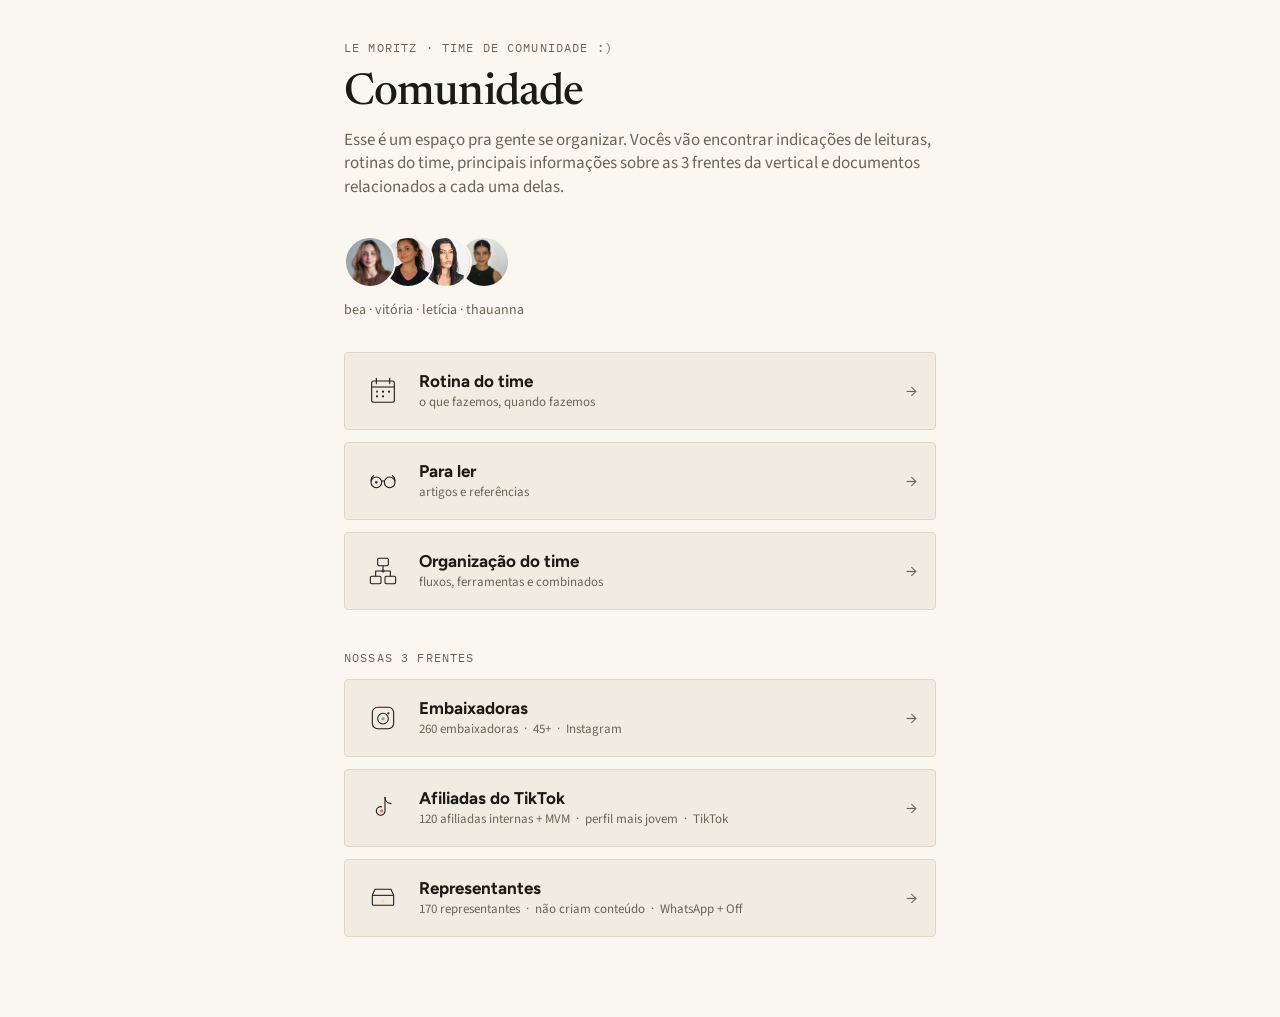
==== index.html @ 4e5a5e48 "Funil: conectores alinhados + passo a passo do kit de boas-vindas Co-Authored-By: Claude Opus 5.5 <n" ====
<!DOCTYPE html>
<html lang="pt-BR">
<head>
<meta charset="UTF-8">
<meta name="viewport" content="width=device-width, initial-scale=1.0">
<title>Comunidade Le Moritz · Time</title>
<link rel="preconnect" href="https://fonts.googleapis.com">
<link rel="preconnect" href="https://fonts.gstatic.com" crossorigin>
<link href="https://fonts.googleapis.com/css2?family=Newsreader:ital,wght@0,400;0,500;0,600;1,400&family=Source+Sans+3:wght@400;600;700&family=IBM+Plex+Mono:wght@400;500&family=Figtree:wght@600;700;800&display=swap" rel="stylesheet">
<link rel="stylesheet" href="styles.css">
</head>
<body>

<div class="wrap">

  <!-- HEADER -->
  <header class="top">
    <div class="label">LE MORITZ · TIME DE COMUNIDADE :)</div>
    <h1 class="title">Comunidade</h1>
    <p class="subtitle">Esse é um espaço pra gente se organizar. Vocês vão encontrar indicações de leituras, rotinas do time, principais informações sobre as 3 frentes da vertical e documentos relacionados a cada uma delas.</p>
  </header>

  <!-- TEAM AVATARS -->
  <section class="team" id="team-section">
    <div class="avatars" id="avatars"></div>
    <p class="team-caption" id="team-caption"></p>
  </section>

  <!-- MAIN NAV BUTTONS -->
  <section class="nav-buttons">
    <button class="nav-card" data-view="rotina">
      <span class="nav-icon">
        <svg viewBox="0 0 48 48" fill="none" xmlns="http://www.w3.org/2000/svg">
          <rect x="7" y="9" width="34" height="32" rx="3" stroke="#1C1A15" stroke-width="1.6"/>
          <line x1="7" y1="18" x2="41" y2="18" stroke="#1C1A15" stroke-width="1.6"/>
          <line x1="14" y1="5" x2="14" y2="13" stroke="#1C1A15" stroke-width="1.6" stroke-linecap="round"/>
          <line x1="34" y1="5" x2="34" y2="13" stroke="#1C1A15" stroke-width="1.6" stroke-linecap="round"/>
          <circle cx="15" cy="25" r="1.6" fill="var(--time-cor)"/>
          <circle cx="24" cy="25" r="1.6" fill="#1C1A15"/>
          <circle cx="33" cy="25" r="1.6" fill="#1C1A15"/>
          <circle cx="15" cy="32" r="1.6" fill="#1C1A15"/>
          <circle cx="24" cy="32" r="1.6" fill="#1C1A15"/>
        </svg>
      </span>
      <span class="nav-text">
        <span class="nav-title">Rotina do time</span>
        <span class="nav-sub">o que fazemos, quando fazemos</span>
      </span>
      <span class="nav-arrow">&rarr;</span>
    </button>

    <button class="nav-card" data-view="leitura">
      <span class="nav-icon">
        <svg viewBox="0 0 48 48" fill="none" xmlns="http://www.w3.org/2000/svg">
          <circle cx="14" cy="26" r="8" stroke="#1C1A15" stroke-width="1.6"/>
          <circle cx="34" cy="26" r="8" stroke="#1C1A15" stroke-width="1.6"/>
          <line x1="22" y1="24" x2="26" y2="24" stroke="#1C1A15" stroke-width="1.6"/>
          <path d="M6 24c0-4 2-7 4-8" stroke="#1C1A15" stroke-width="1.6" stroke-linecap="round"/>
          <path d="M42 24c0-4-2-7-4-8" stroke="#1C1A15" stroke-width="1.6" stroke-linecap="round"/>
          <circle cx="14" cy="26" r="2" fill="var(--time-cor)"/>
        </svg>
      </span>
      <span class="nav-text">
        <span class="nav-title">Para ler</span>
        <span class="nav-sub">artigos e referências</span>
      </span>
      <span class="nav-arrow">&rarr;</span>
    </button>

    <button class="nav-card" data-view="organizacao">
      <span class="nav-icon">
        <svg viewBox="0 0 48 48" fill="none" xmlns="http://www.w3.org/2000/svg">
          <rect x="16" y="5" width="16" height="11" rx="2" stroke="#1C1A15" stroke-width="1.6"/>
          <rect x="5" y="32" width="16" height="11" rx="2" stroke="#1C1A15" stroke-width="1.6"/>
          <rect x="27" y="32" width="16" height="11" rx="2" stroke="#1C1A15" stroke-width="1.6"/>
          <path d="M24 16v8M13 32v-8h22v8" stroke="#1C1A15" stroke-width="1.6" stroke-linejoin="round"/>
          <circle cx="24" cy="24" r="2.4" fill="var(--time-cor)"/>
        </svg>
      </span>
      <span class="nav-text">
        <span class="nav-title">Organização do time</span>
        <span class="nav-sub">fluxos, ferramentas e combinados</span>
      </span>
      <span class="nav-arrow">&rarr;</span>
    </button>
  </section>

  <!-- FRENTES -->
  <section class="frentes">
    <div class="label">NOSSAS 3 FRENTES</div>
    <div class="frentes-list" id="frentes-list"></div>
  </section>

</div>

<!-- LEITURA VIEW -->
<div class="view-overlay" id="view-leitura">
  <div class="wrap">
    <button class="back-btn" data-close>&larr; voltar</button>
    <div class="label">PARA LER</div>
    <h2 class="title view-title">Artigos</h2>
    <div class="article-list" id="article-list"></div>
  </div>
</div>

<!-- ROTINA VIEW -->
<div class="view-overlay" id="view-rotina">
  <div class="wrap">
    <button class="back-btn" data-close>&larr; voltar</button>
    <div class="label">ROTINA DO TIME</div>
    <h2 class="title view-title">Rotina</h2>
    <p class="rotina-intro">Esse é o ritmo <strong>fixo</strong> do time, a espinha dorsal da semana. Projetos em andamento pedem atenção à parte: encontre espaço pra eles na agenda sem atropelar o que já está fixado.</p>
    <div class="legend" id="rotina-legend"></div>

    <div class="foco-mes" id="foco-mes"></div>

    <div class="rotina-section-title">Ver rotina de:</div>
    <div class="filtro-chips" id="rotina-filtro"></div>

    <div class="rotina-section-title">Cadência semanal (calls)</div>
    <div class="week-daily" id="week-daily"></div>
    <div class="week-grid" id="week-grid"></div>

    <div class="rotina-section-title">Tarefas por frequência</div>
    <div class="tarefas-grid" id="tarefas-list"></div>
  </div>
</div>

<!-- FRENTE DETAIL VIEW -->
<div class="view-overlay" id="view-frente">
  <div class="wrap">
    <button class="back-btn" data-close>&larr; voltar</button>
    <div class="label" id="frente-detail-meta"></div>
    <h2 class="title view-title" id="frente-detail-nome"></h2>
    <p class="frente-detail-desc" id="frente-detail-desc"></p>
    <div id="frente-detail-link"></div>
    <div id="frente-detail-docs"></div>
    <div id="frente-detail-whatsapp"></div>
    <div id="frente-detail-faturamento"></div>
    <div id="frente-detail-rotina-programa"></div>
  </div>
</div>

<!-- ORGANIZAÇÃO VIEW -->
<div class="view-overlay" id="view-organizacao">
  <div class="wrap">
    <button class="back-btn" data-close>&larr; voltar</button>
    <div class="label">ORGANIZAÇÃO DO TIME</div>
    <h2 class="title view-title">Organização</h2>
    <p class="rotina-intro">Como o time trabalha junto: os fluxos que seguimos, as ferramentas que usamos e os combinados que valem pra todo mundo.</p>

    <div class="rotina-section-title">Fluxos</div>
    <div class="org-list">
      <button class="nav-card" data-view="funil-inbazz">
        <span class="nav-icon">
          <svg viewBox="0 0 48 48" fill="none" xmlns="http://www.w3.org/2000/svg">
            <path d="M7 9h34l-12 15v12l-10 5V24z" stroke="#1C1A15" stroke-width="1.6" stroke-linejoin="round"/>
            <circle cx="24" cy="16" r="2.4" fill="var(--embaixadoras-cor)"/>
          </svg>
        </span>
        <span class="nav-text">
          <span class="nav-title">Funil de aceite na Inbazz</span>
          <span class="nav-sub">do cadastro até embaixadora ou representante</span>
        </span>
        <span class="nav-arrow">&rarr;</span>
      </button>
    </div>

    <div class="rotina-section-title">Ferramentas</div>
    <div class="empty-state">Em breve: as ferramentas que o time usa e pra que serve cada uma.</div>

    <div class="rotina-section-title">Combinados</div>
    <div class="empty-state">Em breve: os combinados do time.</div>
  </div>
</div>

<!-- FUNIL DE ACEITE VIEW -->
<div class="view-overlay" id="view-funil-inbazz">
  <div class="wrap wrap-wide">
    <button class="back-btn" data-back>&larr; organização</button>
    <div class="label">ORGANIZAÇÃO · FLUXOS</div>
    <h2 class="title view-title">Funil de aceite na Inbazz</h2>
    <p class="rotina-intro funil-intro">Do momento em que alguém se inscreve na Inbazz até virar embaixadora, representante ou ter o cadastro excluído. São duas portas de entrada, e as duas caem na mesma fila da Thau. A cor de cada etapa mostra de quem é a vez.</p>

    <div class="funil-legend">
      <span class="who leti">Letícia · indicações</span>
      <span class="who thau">Thau · embaixadoras</span>
      <span class="who vito">Vitória · representantes</span>
      <span class="who auto">Automático</span>
      <span class="chat-tag">
        <svg width="13" height="13" viewBox="0 0 24 24" aria-hidden="true"><path d="M4 5h16v11H9l-5 4z" fill="none" stroke="currentColor" stroke-width="2" stroke-linejoin="round"/></svg>
        acontece no chat de aceitação
      </span>
    </div>

    <div class="flow">
      <div class="merge">
        <div class="col">
          <span class="entry">Entrada 1 · Direta</span>
          <div class="fnode start">
            <h3>Pessoa se inscreve por conta própria</h3>
            <p>Chegou com interesse no programa, sem passar pela Letícia. Vai direto pra fila de aprovações pendentes.</p>
          </div>
          <div class="rail"></div>
        </div>
        <div class="col">
          <span class="entry">Entrada 2 · Afiliada indicada</span>
          <div class="fnode start">
            <h3>Afiliada se inscreve por indicação da Letícia</h3>
            <p>A Letícia direcionou a afiliada pra Inbazz.</p>
          </div>
          <div class="fnode leti">
            <span class="who leti">Letícia</span>
            <h3>Avisa no chat de aceitação</h3>
            <ul>
              <li>Quem ela mandou pra lá e já se inscreveu</li>
              <li>O máximo de informações sobre a pessoa</li>
              <li>Qual perfil ela acha que funciona</li>
            </ul>
            <div class="chips">
              <span class="chip thau">Embaixadora</span>
              <span class="chip vito">Representante</span>
            </div>
          </div>
          <div class="rail"></div>
        </div>
      </div>

      <div class="fnode thau">
        <span class="who thau">Thau</span>
        <h3>1ª análise: quem vira embaixadora</h3>
        <p>Analisa todas as aprovações pendentes, das duas entradas, e seleciona quem quer aceitar como embaixadora.</p>
      </div>

      <div class="split">
        <div class="col">
          <span class="branch thau">✓ Aceita como embaixadora</span>
          <div class="fnode thau">
            <span class="who thau">Thau</span>
            <h3>Boas-vindas no WhatsApp</h3>
            <p>Manda a mensagem com o modelo pré-definido.</p>
          </div>
          <div class="decision thau">
            <span class="q-label">Pergunta</span>
            <strong>Veio como afiliada indicada pela Letícia?</strong>
          </div>
          <div class="split narrow">
            <div class="col">
              <span class="branch thau">Não · direta</span>
              <div class="fnode thau">
                <h3>Kit de boas-vindas</h3>
                <p>Thau organiza o envio.</p>
                <button class="kit-btn" data-kit>Como montar o kit &rarr;</button>
              </div>
            </div>
            <div class="col">
              <span class="branch thau">Sim · afiliada</span>
              <div class="fnode thau">
                <h3>Checklist da afiliada</h3>
                <ul class="tasks">
                  <li><span><b>Vincular o cupom que já existe</b> <span class="small">(planilha antiga das embaixadoras, na parte das afiliadas indicadas)</span></span></li>
                  <li><span>Dar <b>check</b> na mensagem da Letícia no chat de aceitação</span></li>
                  <li><span>Analisar critérios: <b>kit de boas-vindas</b> ou <b>seeding via Inbazz</b></span></li>
                </ul>
                <button class="kit-btn" data-kit>Como montar o kit &rarr;</button>
              </div>
            </div>
          </div>
          <span class="end thau">Embaixadora</span>
        </div>

        <div class="col">
          <span class="branch stop">Não aceita pela Thau</span>
          <div class="gate" role="note">
            <svg width="22" height="22" viewBox="0 0 24 24" fill="none" aria-hidden="true"><rect x="4" y="10" width="16" height="11" rx="2.5" stroke="currentColor" stroke-width="2"/><path d="M8 10V7a4 4 0 0 1 8 0v3" stroke="currentColor" stroke-width="2"/></svg>
            <p><b>Trava:</b> quando a Thau não quiser mais nenhuma embaixadora da fila, ela <b>avisa a Vitória no chat de aceitação</b> que está liberado.</p>
          </div>
          <div class="fnode vito">
            <span class="who vito">Vitória</span>
            <h3>2ª análise: representante ou exclusão</h3>
            <p>Analisa quem a Thau não aceitou como embaixadora.</p>
          </div>
          <div class="split narrow">
            <div class="col">
              <span class="branch vito">✓ Aceita</span>
              <div class="fnode cond vito">
                <span class="cond-label">Só se for afiliada indicada</span>
                <ul class="tasks">
                  <li><span><b>Vincular o cupom que já existe</b> <span class="small">(planilha antiga das embaixadoras)</span></span></li>
                  <li><span>Dar <b>check</b> na mensagem da Letícia</span></li>
                </ul>
              </div>
              <div class="fnode auto">
                <span class="who auto">Automático</span>
                <h3>Fluxo de onboarding</h3>
                <p>Tudo automatizado a partir daqui.</p>
              </div>
              <span class="end vito">Representante</span>
            </div>
            <div class="col">
              <span class="branch stop">✕ Não aceita</span>
              <div class="fnode stop">
                <h3>Exclui o cadastro</h3>
                <p>Vitória remove da Inbazz.</p>
              </div>
              <span class="end stop">Fim</span>
            </div>
          </div>
        </div>
      </div>
    </div>

    <div class="rotina-section-title">Quem faz o quê</div>
    <div class="funil-rules">
      <div class="info-card">
        <span class="who leti">Letícia</span>
        <ul>
          <li>Avisa no chat de aceitação quem mandou pra Inbazz e já se inscreveu</li>
          <li>Manda o máximo de informação + a indicação: embaixadora ou representante</li>
        </ul>
      </div>
      <div class="info-card">
        <span class="who thau">Thau</span>
        <ul>
          <li>Analisa as pendentes das duas entradas</li>
          <li>Embaixadora aceita: mensagem modelo no WhatsApp + kit ou seeding</li>
          <li>Se for afiliada: vincula o cupom e dá check na mensagem da Letícia</li>
          <li>Terminou? Avisa a Vitória no chat que está liberado</li>
        </ul>
      </div>
      <div class="info-card">
        <span class="who vito">Vitória</span>
        <ul>
          <li>Só começa depois do aviso da Thau</li>
          <li>Aceita como representante (onboarding automático) ou exclui o cadastro</li>
          <li>Se for afiliada: vincula o cupom e dá check na mensagem da Letícia</li>
        </ul>
      </div>
    </div>
  </div>
</div>

<!-- PASSO A PASSO DO KIT -->
<div class="kit-modal" id="kit-modal" hidden>
  <div class="kit-backdrop" data-kit-close></div>
  <div class="kit-panel" role="dialog" aria-modal="true" aria-labelledby="kit-title">
    <button class="kit-close" data-kit-close aria-label="Fechar">&times;</button>
    <div class="label">PASSO A PASSO · THAU</div>
    <h3 class="kit-title" id="kit-title">Montar o kit de boas-vindas</h3>
    <ol class="kit-steps">
      <li><div><b>Emitir etiqueta e declaração de conteúdo</b></div></li>
      <li><div><b>Montar a caixa</b> e passar fita 3M nas bordas</div></li>
      <li><div><b>Colar o espelho</b> e limpar</div></li>
      <li><div><b>Papel seda</b> dobradinho dentro da caixa</div></li>
      <li><div><b>Cheirinho</b> na caixa</div></li>
      <li><div><b>Produtos</b>
        <div class="kit-produtos">
          <span>Creme antirrugas</span><span>Lifting</span><span>Rímel</span><span>Sérum olhos</span>
          <span>Marrom café</span><span>Rosa mauve</span><span>Rosê</span><span>Pincel</span><span>Necessaire</span>
        </div></div></li>
      <li><div><b>Fechar</b> com o papel seda + adesivo</div></li>
      <li><div><b>Cartão nominal</b> com mensagem + o cupom dela</div></li>
      <li><div><b>Embalar</b> no envelope plástico com bolha + etiqueta + declaração</div></li>
    </ol>
  </div>
</div>

<script src="app.js"></script>
</body>
</html>
---- styles.css ----
:root {
  --ink: #1C1A15;
  --muted: #6B6455;
  --paper: #F1ECE1;
  --bg: #FAF7F0;
  --rule: #DED7C7;
  /* cores por frente (paleta nova) */
  --representantes-cor: #F9DF94;
  --embaixadoras-cor: #84ABAA;
  --afiliadas-cor: #E77A77;
  --time-cor: #512B52;
  --white: #FFFFFF;
  --serif: 'Newsreader', serif;
  --body-font: 'Source Sans 3', system-ui, sans-serif;
  --label-font: 'IBM Plex Mono', monospace;
  --accent-font: 'Figtree', sans-serif;
}

* { margin: 0; padding: 0; box-sizing: border-box; }

body {
  background: var(--bg);
  color: var(--ink);
  font-family: var(--body-font);
  -webkit-font-smoothing: antialiased;
}

.wrap {
  max-width: 640px;
  margin: 0 auto;
  padding: 40px 24px 80px;
}

.label {
  font-family: var(--label-font);
  font-size: 11.5px;
  letter-spacing: .1em;
  text-transform: uppercase;
  color: var(--muted);
}

/* HEADER */
.top { padding-bottom: 8px; }
.title {
  font-family: var(--serif);
  font-weight: 500;
  font-size: clamp(32px, 8vw, 44px);
  line-height: 1.08;
  letter-spacing: -.02em;
  color: var(--ink);
  margin: 16px 0 0;
}
.subtitle {
  font-size: 17px;
  line-height: 1.4;
  color: var(--muted);
  margin: 10px 0 0;
}

/* TEAM AVATARS */
.team { padding: 28px 0 4px; }
.avatars {
  display: flex;
  align-items: center;
}
.avatar {
  width: 52px;
  height: 52px;
  border-radius: 50%;
  border: 2.5px solid var(--bg);
  display: flex;
  align-items: center;
  justify-content: center;
  font-family: var(--serif);
  font-weight: 500;
  font-size: 16px;
  color: var(--white);
  margin-left: -14px;
  flex-shrink: 0;
  overflow: hidden;
}
.avatar:first-child { margin-left: 0; }
.avatar img {
  width: 100%;
  height: 100%;
  object-fit: cover;
}
.avatar.more {
  background: var(--paper);
  color: var(--muted);
  font-family: var(--label-font);
  font-size: 12px;
  border-color: var(--bg);
}
.team-caption {
  margin-top: 12px;
  font-size: 14px;
  color: var(--muted);
}

/* NAV BUTTONS */
.nav-buttons {
  display: flex;
  flex-direction: column;
  gap: 12px;
  margin-top: 28px;
}
.nav-card {
  display: flex;
  align-items: center;
  gap: 16px;
  width: 100%;
  background: var(--paper);
  border: 1px solid var(--rule);
  border-radius: 4px;
  padding: 18px 18px;
  cursor: pointer;
  text-align: left;
  transition: background .15s ease, transform .1s ease;
  font-family: inherit;
}
.nav-card:hover { background: #ECE4D2; }
.nav-card:active { transform: scale(0.99); }
.nav-icon {
  flex-shrink: 0;
  width: 40px;
  height: 40px;
  display: flex;
  align-items: center;
  justify-content: center;
}
.nav-icon svg { width: 32px; height: 32px; }
.nav-text { flex: 1; display: flex; flex-direction: column; gap: 2px; }
.nav-title {
  font-family: var(--accent-font);
  font-weight: 700;
  font-size: 17px;
  color: var(--ink);
}
.nav-sub {
  font-size: 13px;
  color: var(--muted);
}
.nav-arrow {
  font-size: 18px;
  color: var(--muted);
}

/* FRENTES */
.frentes { margin-top: 40px; }
.frentes-list {
  margin-top: 14px;
  display: flex;
  flex-direction: column;
  gap: 12px;
}
.frente-detail-desc {
  font-size: 16.5px;
  line-height: 1.55;
  color: var(--ink);
  margin-top: 16px;
}
.pagina-principal-btn { margin-top: 16px; }

.docs-box {
  margin-top: 18px;
  padding-top: 16px;
  border-top: 1px solid var(--rule);
}
.docs-label {
  font-family: var(--label-font);
  font-size: 11px;
  letter-spacing: .08em;
  text-transform: uppercase;
  color: var(--muted);
  margin-bottom: 10px;
}
.docs-btns {
  display: flex;
  flex-wrap: wrap;
  gap: 10px;
}
.whatsapp-section { margin-top: 14px; }
.docs-btn {
  display: inline-flex;
  align-items: center;
  gap: 8px;
  border: 1px solid var(--rule);
  border-radius: 6px;
  padding: 8px 14px;
  background: var(--paper);
  color: var(--time-cor);
  text-decoration: none;
  font-family: var(--label-font);
  font-size: 12px;
  letter-spacing: .02em;
  text-transform: uppercase;
  transition: border-color .15s ease, background .15s ease;
}
.docs-btn:hover { border-color: var(--time-cor); background: var(--time-cor); color: var(--bg); }
.docs-btn.disabled {
  color: var(--muted);
  border-style: dashed;
  cursor: default;
  pointer-events: none;
}

/* CARDS DE INFO (faturamento, rotina do programa) */
.info-card {
  margin-top: 24px;
  border: 1px solid var(--rule);
  border-radius: 6px;
  padding: 18px 20px;
  background: var(--paper);
}
.info-card-title {
  font-family: var(--accent-font);
  font-weight: 800;
  font-size: 15px;
  color: var(--ink);
  margin-bottom: 14px;
}
.info-card-intro {
  font-size: 14px;
  line-height: 1.5;
  color: var(--ink);
  margin-bottom: 16px;
}
.info-item {
  border-left: 2px solid var(--rule);
  padding-left: 14px;
  margin-bottom: 14px;
}
.info-item:last-child { margin-bottom: 0; }
.info-item-titulo {
  font-weight: 700;
  font-size: 14.5px;
  color: var(--ink);
  margin-bottom: 3px;
}
.info-item-texto {
  font-size: 14px;
  line-height: 1.5;
  color: var(--muted);
}
.info-item-btn { margin-top: 10px; }

/* VIEW OVERLAYS */
.view-overlay {
  display: none;
  position: fixed;
  inset: 0;
  background: var(--bg);
  overflow-y: auto;
  z-index: 100;
}
.view-overlay.active { display: block; }
.view-title { margin-top: 6px; }
.back-btn {
  background: none;
  border: none;
  font-family: var(--label-font);
  font-size: 12.5px;
  letter-spacing: .06em;
  color: var(--muted);
  cursor: pointer;
  padding: 0 0 20px;
  text-transform: uppercase;
}
.back-btn:hover { color: var(--ink); }
.empty-state {
  margin-top: 20px;
  font-size: 15.5px;
  color: var(--muted);
  line-height: 1.5;
  border: 1px dashed var(--rule);
  border-radius: 4px;
  padding: 24px;
}

/* ARTICLE LIST */
.article-list { margin-top: 22px; display: flex; flex-direction: column; gap: 0; }
.article-card {
  display: flex;
  align-items: flex-start;
  gap: 16px;
  padding: 22px 2px;
  border-top: 1px solid var(--rule);
  text-decoration: none;
  color: inherit;
}
.article-list .article-card:last-child { border-bottom: 1px solid var(--rule); }
.article-thumb {
  flex-shrink: 0;
  width: 56px;
  height: 56px;
  border-radius: 6px;
  overflow: hidden;
  border: 1px solid var(--rule);
}
.article-thumb svg, .article-thumb img {
  width: 100%;
  height: 100%;
  object-fit: cover;
  display: block;
}
.article-content { flex: 1; min-width: 0; }
.article-date {
  font-family: var(--label-font);
  font-size: 11px;
  letter-spacing: .06em;
  text-transform: uppercase;
  color: var(--muted);
}
.article-title {
  font-family: var(--accent-font);
  font-weight: 700;
  font-size: 19px;
  line-height: 1.3;
  color: var(--ink);
  margin-top: 8px;
}
.article-sub {
  font-size: 15px;
  line-height: 1.45;
  color: var(--muted);
  margin-top: 6px;
}
.article-card:hover .article-title { color: var(--time-cor); }
.article-placeholder {
  padding: 22px 2px;
  border-top: 1px solid var(--rule);
  color: var(--muted);
  font-size: 14px;
}
.article-list .article-placeholder:last-child { border-bottom: 1px solid var(--rule); }

/* ROTINA */
.rotina-section-title {
  font-family: var(--label-font);
  font-size: 11.5px;
  letter-spacing: .1em;
  text-transform: uppercase;
  color: var(--muted);
  margin: 40px 0 14px;
}
.rotina-intro {
  font-size: 15.5px;
  line-height: 1.5;
  color: var(--ink);
  margin-top: 14px;
}
.rotina-intro strong { font-weight: 700; }
.legend {
  display: flex;
  flex-wrap: wrap;
  gap: 8px 18px;
  margin-top: 22px;
}
.legend-item {
  display: flex;
  align-items: center;
  gap: 7px;
  font-size: 13.5px;
  color: var(--muted);
}
.legend-dot {
  width: 9px;
  height: 9px;
  border-radius: 50%;
  flex-shrink: 0;
}

/* FOCO DO MÊS */
.foco-mes {
  margin-top: 28px;
  border: 1px solid var(--rule);
  border-radius: 6px;
  padding: 18px 20px;
  background: linear-gradient(180deg, var(--paper), var(--bg));
}
.foco-mes-title {
  font-family: var(--accent-font);
  font-weight: 800;
  font-size: 15px;
  letter-spacing: .01em;
  color: var(--ink);
  margin-bottom: 12px;
}
.foco-mes-list {
  display: flex;
  flex-direction: column;
  gap: 12px;
}
.foco-item {
  border-left: 2px solid var(--rule);
  padding-left: 14px;
}
.foco-item-label {
  display: flex;
  align-items: center;
  gap: 7px;
  font-family: var(--label-font);
  font-size: 11px;
  letter-spacing: .06em;
  text-transform: uppercase;
  color: var(--ink);
  margin-bottom: 3px;
}
.foco-item-texto {
  font-size: 14px;
  line-height: 1.45;
  color: var(--muted);
}

/* CALENDÁRIO DA SEMANA */
.week-daily {
  display: flex;
  align-items: center;
  flex-wrap: wrap;
  gap: 4px 10px;
  background: var(--paper);
  border: 1px solid var(--rule);
  border-left: 3px solid var(--time-cor);
  border-radius: 4px;
  padding: 10px 14px;
  font-size: 14px;
  color: var(--ink);
  margin-bottom: 14px;
}
.week-daily.dimmed { opacity: .32; }
.week-daily-tag {
  font-family: var(--label-font);
  font-size: 11px;
  letter-spacing: .06em;
  color: var(--muted);
}
.week-daily-pessoas { margin-left: auto; margin-top: 0; }
.week-grid {
  display: grid;
  grid-template-columns: 1fr;
  gap: 14px;
}
@media (min-width: 640px) {
  .week-grid { grid-template-columns: repeat(5, 1fr); align-items: start; }
}
.week-day-label {
  font-family: var(--label-font);
  font-size: 10.5px;
  letter-spacing: .08em;
  text-transform: uppercase;
  color: var(--muted);
  margin-bottom: 6px;
}
.week-events {
  display: flex;
  flex-direction: column;
  gap: 6px;
}
.week-event {
  border-left: 3px solid var(--rule);
  background: var(--paper);
  border-radius: 3px;
  padding: 8px 10px;
}
.week-event.empty {
  display: flex;
  align-items: center;
  justify-content: center;
  min-height: 48px;
  color: var(--muted);
  background: none;
  border: 1px dashed var(--rule);
  border-left: 1px dashed var(--rule);
}
.week-event-hora {
  font-family: var(--label-font);
  font-size: 9.5px;
  letter-spacing: .04em;
  color: var(--muted);
  margin-bottom: 2px;
}
.week-event-nome {
  font-size: 13px;
  font-weight: 600;
  color: var(--ink);
  line-height: 1.25;
}
.week-event-desc {
  font-size: 11px;
  color: var(--muted);
  margin-top: 2px;
  line-height: 1.3;
}
.week-event-pessoas {
  display: flex;
  flex-wrap: wrap;
  gap: 3px;
  margin-top: 6px;
}
.week-event.dimmed {
  opacity: .32;
}

/* PILLS DE PESSOA (calendário + tarefas) */
.pessoa-pill {
  font-family: var(--label-font);
  font-size: 9px;
  letter-spacing: .02em;
  color: var(--muted);
  border: 1px solid var(--rule);
  border-radius: 20px;
  padding: 1px 7px;
  white-space: nowrap;
}
.pessoa-pill.match {
  color: var(--bg);
  background: var(--ink);
  border-color: var(--ink);
  font-weight: 600;
}

/* FILTRO POR PESSOA */
.filtro-chips {
  display: flex;
  flex-wrap: wrap;
  gap: 8px;
}
.filtro-chip {
  font-family: var(--body-font);
  font-size: 13px;
  color: var(--ink);
  background: var(--bg);
  border: 1px solid var(--rule);
  border-radius: 20px;
  padding: 7px 14px;
  cursor: pointer;
  transition: background .15s ease, color .15s ease, border-color .15s ease;
}
.filtro-chip:hover { border-color: var(--ink); }
.filtro-chip.active {
  background: var(--ink);
  border-color: var(--ink);
  color: var(--bg);
}

/* TAREFAS POR FREQUÊNCIA */
.tarefas-grid {
  display: grid;
  grid-template-columns: 1fr;
  gap: 14px;
}
@media (min-width: 640px) {
  .tarefas-grid { grid-template-columns: 1fr 1fr; }
}
.freq-card {
  background: var(--paper);
  border: 1px solid var(--rule);
  border-radius: 6px;
  padding: 16px 18px 6px;
  align-self: start;
}
.freq-header {
  display: flex;
  align-items: baseline;
  justify-content: space-between;
  margin-bottom: 6px;
}
.freq-title {
  font-family: var(--accent-font);
  font-weight: 800;
  font-size: 15px;
  color: var(--ink);
}
.freq-count {
  font-family: var(--label-font);
  font-size: 11px;
  color: var(--muted);
}
.tarefa-row {
  display: flex;
  align-items: baseline;
  flex-wrap: wrap;
  gap: 3px 10px;
  padding: 9px 0;
  border-top: 1px solid var(--rule);
}
.tarefa-dot {
  width: 7px;
  height: 7px;
  border-radius: 50%;
  flex-shrink: 0;
  margin-right: 2px;
  align-self: center;
}
.tarefa-nome {
  font-size: 14px;
  color: var(--ink);
  flex: 1;
  min-width: 55%;
  line-height: 1.3;
}
.tarefa-hora {
  font-family: var(--label-font);
  font-size: 10.5px;
  color: var(--muted);
  margin-left: 7px;
}
.tarefa-desc {
  font-size: 12.5px;
  color: var(--muted);
  margin-left: 6px;
}
.tarefa-pessoas {
  display: flex;
  flex-wrap: wrap;
  gap: 3px;
  margin-left: auto;
  justify-content: flex-end;
}

/* ===== ORGANIZAÇÃO DO TIME ===== */
.org-list { display: flex; flex-direction: column; gap: 12px; }
.view-overlay .empty-state { margin-top: 0; }

/* ===== FUNIL DE ACEITE NA INBAZZ ===== */
/* cor de cada pessoa = cor da frente que ela cuida */
.wrap.wrap-wide { max-width: 1000px; }
.funil-intro { max-width: none; }
.leti { --c: #B4524F; --c-bg: #F8E1DF; --c-line: var(--afiliadas-cor); }
.thau { --c: #46706F; --c-bg: #DDE9E8; --c-line: var(--embaixadoras-cor); }
.vito { --c: #8A6812; --c-bg: #FBF0CC; --c-line: #D9B65A; }
.auto { --c: var(--time-cor); --c-bg: #E9E0E9; --c-line: var(--time-cor); }
.stop { --c: var(--muted); --c-bg: var(--paper); --c-line: var(--rule); }

.funil-legend { display: flex; flex-wrap: wrap; gap: 8px; margin: 22px 0 36px; }
.who {
  display: inline-flex; align-items: center; gap: 7px; justify-self: start; align-self: flex-start;
  font-family: var(--label-font); font-size: 11px; letter-spacing: .05em; text-transform: uppercase;
  padding: 4px 10px 4px 8px; border-radius: 20px; background: var(--c-bg); color: var(--c); white-space: nowrap;
}
.who::before { content: ""; width: 8px; height: 8px; border-radius: 50%; background: var(--c-line); }
.fnode .who { background: var(--white); }
.chat-tag {
  display: inline-flex; align-items: center; gap: 6px; font-family: var(--label-font); font-size: 11px;
  letter-spacing: .05em; text-transform: uppercase; color: var(--muted);
  padding: 4px 10px; border-radius: 20px; border: 1px solid var(--rule);
}

.flow { display: flex; flex-direction: column; align-items: center; gap: 30px; }
.flow > *, .flow .col > * { position: relative; }
.flow > * + *::before, .flow .col > * + *::before {
  content: ""; position: absolute; left: 50%; top: -30px; width: 2px; height: 30px; background: var(--rule); transform: translateX(-1px);
}
.flow > * + *::after, .flow .col > * + *::after {
  content: ""; position: absolute; left: 50%; top: -14px; width: 9px; height: 9px;
  border-right: 2px solid var(--rule); border-bottom: 2px solid var(--rule); transform: translateX(-5px) rotate(45deg);
}

.fnode {
  width: 100%; max-width: 540px; background: var(--c-bg); border-radius: 6px; padding: 16px 18px 18px;
  display: grid; gap: 8px; min-width: 0; font-size: 15px; line-height: 1.45;
}
.fnode h3 { font-family: var(--accent-font); font-weight: 800; font-size: 17px; line-height: 1.25; text-wrap: balance; }
.fnode ul { padding-left: 18px; display: grid; gap: 3px; }
.fnode.start { background: var(--white); border: 1.5px solid var(--ink); }
.fnode.cond { background: var(--white); border: 1.5px dashed var(--c-line); }
.cond-label { font-family: var(--label-font); font-size: 10.5px; letter-spacing: .08em; text-transform: uppercase; color: var(--c); }
.fnode .small { font-size: 13px; color: var(--muted); }

.chips { display: flex; flex-wrap: wrap; gap: 6px; }
.chip { font-family: var(--label-font); font-size: 11px; padding: 3px 9px; border-radius: 20px; border: 1.5px solid var(--c-line); color: var(--c); background: var(--white); }

.tasks { list-style: none; padding-left: 0 !important; gap: 7px !important; }
.tasks li { display: grid; grid-template-columns: 18px 1fr; gap: 8px; align-items: start; }
.tasks li::before { content: ""; width: 13px; height: 13px; margin-top: 3px; border-radius: 3px; border: 1.6px solid var(--c); background: var(--white); }

.gate {
  width: 100%; max-width: 540px; border: 1.5px dashed var(--embaixadoras-cor); border-radius: 6px;
  padding: 12px 16px; background: var(--white); display: flex; gap: 12px; align-items: center; font-size: 14px; line-height: 1.45;
}
.gate > svg { flex: none; color: #46706F; }

.decision { width: 100%; max-width: 400px; background: var(--white); border: 1.5px solid var(--c-line); border-radius: 6px; padding: 12px 16px; text-align: center; }
.q-label { display: block; font-family: var(--label-font); font-size: 10.5px; letter-spacing: .1em; text-transform: uppercase; color: var(--c); margin-bottom: 3px; }
.decision strong { display: block; font-family: var(--accent-font); font-weight: 800; font-size: 16px; line-height: 1.3; text-wrap: balance; }

.end {
  display: inline-flex; align-items: center; padding: 10px 20px; border-radius: 30px;
  background: var(--c-line); color: var(--ink); font-family: var(--accent-font); font-weight: 800; font-size: 15px;
}
.end.thau { background: var(--embaixadoras-cor); color: var(--white); }
.end.stop { background: var(--ink); color: var(--bg); }

.entry, .branch { font-family: var(--label-font); font-size: 11px; letter-spacing: .07em; text-transform: uppercase; white-space: nowrap; }
.entry { padding: 5px 12px; border-radius: 20px; background: var(--ink); color: var(--bg); }
.branch { padding: 4px 10px; border-radius: 4px; background: var(--white); color: var(--c); border: 1.5px solid var(--c-line); }

/* ramificação 1 → 2 */
.split { --g: 24px; width: 100%; display: grid; grid-template-columns: 1fr 1fr; gap: var(--g); padding-top: 30px; }
.split.narrow { --g: 14px; }
.flow > .split::before, .flow .col > .split::before {
  top: 0; left: calc((100% - var(--g)) / 4 - 1px); right: calc((100% - var(--g)) / 4 - 1px); width: auto; height: 2px; transform: none;
}
.flow > .split::after, .flow .col > .split::after { top: -30px; left: 50%; width: 2px; height: 30px; background: var(--rule); border: 0; transform: translateX(-1px); }
.split > .col, .merge > .col { display: flex; flex-direction: column; align-items: center; gap: 30px; min-width: 0; position: relative; }
.split > .col::before { content: ""; position: absolute; top: -30px; left: 50%; width: 2px; height: 30px; background: var(--rule); transform: translateX(-1px); }

/* junção 2 → 1 */
.merge { --g: 24px; width: 100%; display: grid; grid-template-columns: 1fr 1fr; gap: var(--g); position: relative; }
.merge::before { content: ""; position: absolute; bottom: 0; left: calc((100% - var(--g)) / 4 - 1px); right: calc((100% - var(--g)) / 4 - 1px); height: 2px; background: var(--rule); }
.rail { flex: 1; min-height: 24px; width: 2px; background: var(--rule); margin-top: -30px; margin-bottom: 0; }
.merge > .col { gap: 30px; }
.flow .col > .rail::before, .flow .col > .rail::after { display: none; }

.funil-rules { display: grid; grid-template-columns: repeat(3, 1fr); gap: 14px; }
.funil-rules .info-card { margin-top: 0; display: grid; gap: 10px; align-content: start; }
.funil-rules ul { padding-left: 18px; display: grid; gap: 5px; font-size: 14px; line-height: 1.45; color: var(--muted); }

@media (max-width: 760px) {
  .split, .split.narrow, .merge, .funil-rules { grid-template-columns: 1fr; gap: 40px; }
  .funil-rules { gap: 14px; }
  .flow > .split::before, .flow .col > .split::before, .merge::before { display: none; }
  .split > .col + .col, .merge > .col + .col { border-top: 1px dashed var(--rule); padding-top: 28px; }
  .split > .col + .col::before { display: none; }
  .merge > .col:first-child .rail { display: none; }
}

/* BOTÃO + PAINEL DO KIT */
.kit-btn {
  justify-self: start; margin-top: 4px; font-family: var(--label-font); font-size: 11px; letter-spacing: .05em; text-transform: uppercase;
  color: var(--c); background: var(--white); border: 1.5px solid var(--c-line); border-radius: 6px; padding: 7px 12px; cursor: pointer;
  transition: background .15s ease, color .15s ease;
}
.kit-btn:hover, .kit-btn:focus-visible { background: var(--c); color: var(--white); border-color: var(--c); outline: none; }
.kit-modal { position: fixed; inset: 0; z-index: 300; display: flex; align-items: center; justify-content: center; padding: 16px; }
.kit-backdrop { position: absolute; inset: 0; background: rgba(28, 26, 21, .45); }
.kit-panel {
  position: relative; width: 100%; max-width: 520px; max-height: calc(100% - 32px); overflow-y: auto;
  background: var(--bg); border-radius: 8px; padding: 26px 24px 24px; box-shadow: 0 20px 50px rgba(28, 26, 21, .25);
}
.kit-close { position: absolute; top: 12px; right: 14px; background: none; border: 0; font-size: 26px; line-height: 1; color: var(--muted); cursor: pointer; }
.kit-close:hover { color: var(--ink); }
.kit-title { font-family: var(--serif); font-weight: 500; font-size: 28px; line-height: 1.1; margin: 8px 0 18px; }
.kit-steps { list-style: none; counter-reset: passo; display: grid; gap: 0; }
.kit-steps li {
  counter-increment: passo; display: grid; grid-template-columns: 30px 1fr; gap: 10px; align-items: baseline;
  padding: 11px 0; border-top: 1px solid var(--rule); font-size: 15px; line-height: 1.45;
}
.kit-steps li:last-child { border-bottom: 1px solid var(--rule); }
.kit-steps li::before {
  content: counter(passo); font-family: var(--label-font); font-size: 12px; color: #46706F;
  width: 24px; height: 24px; border-radius: 50%; background: #DDE9E8; display: inline-flex; align-items: center; justify-content: center; align-self: start;
}
.kit-produtos { display: flex; flex-wrap: wrap; gap: 6px; margin-top: 8px; }
.kit-produtos span { font-size: 13px; padding: 3px 10px; border-radius: 20px; background: var(--white); border: 1px solid var(--rule); }
.kit-modal[hidden] { display: none; }
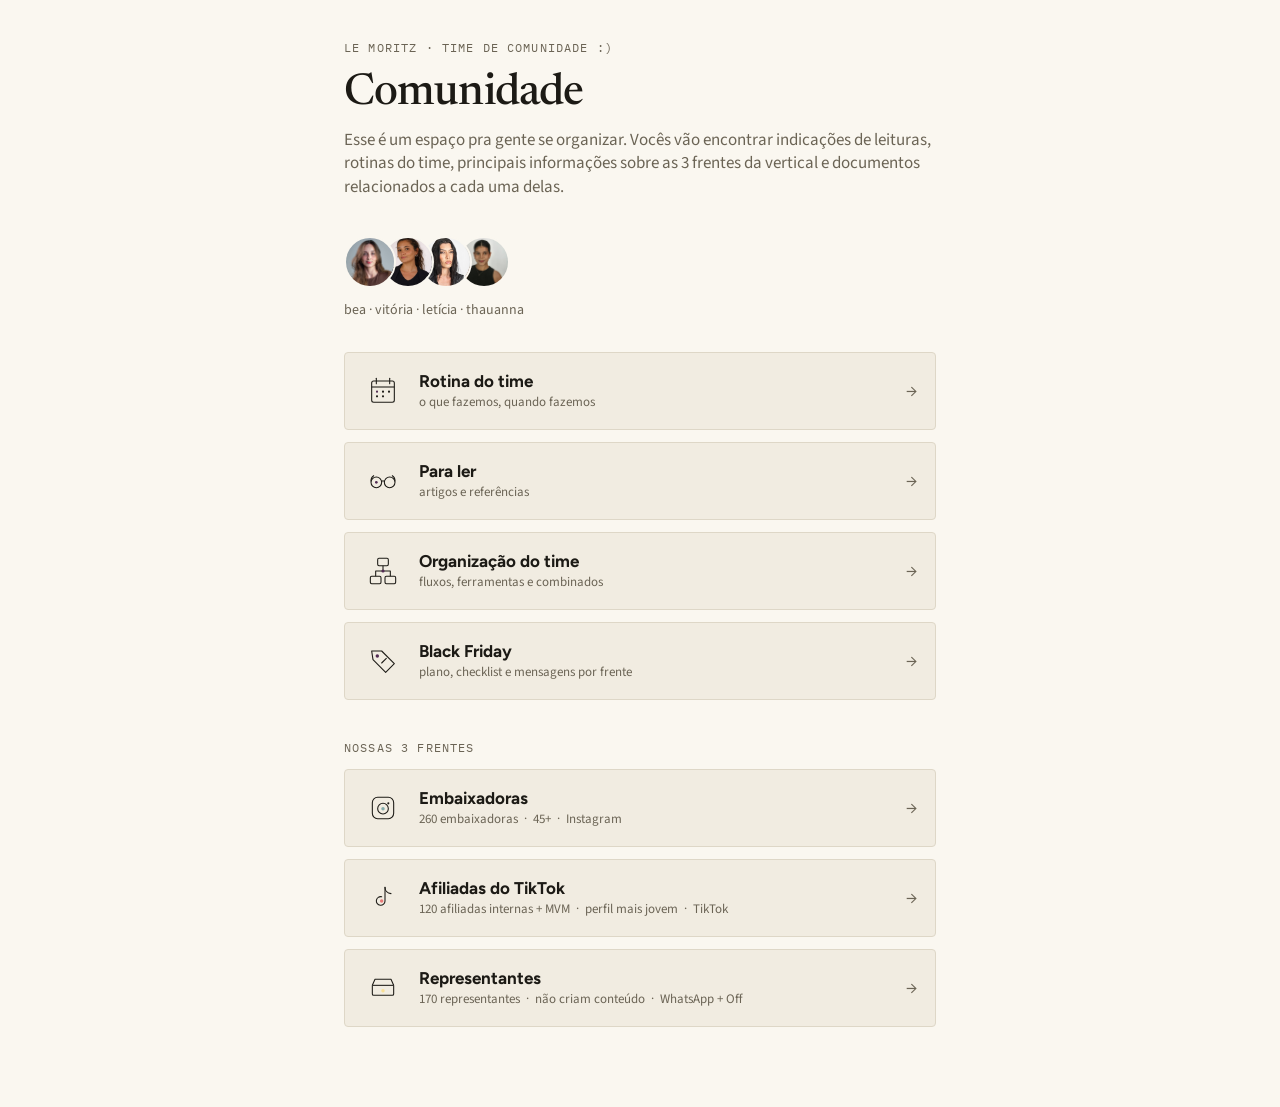
==== commit 9ddb9bb2: "Adiciona aba Black Friday com plano das embaixadoras Nova aba na home com a visão geral da Black Nov" ====
--- a/index.html
+++ b/index.html
@@ -80,6 +80,20 @@
       <span class="nav-text">
         <span class="nav-title">Organização do time</span>
         <span class="nav-sub">fluxos, ferramentas e combinados</span>
+      </span>
+      <span class="nav-arrow">&rarr;</span>
+    </button>
+    <button class="nav-card" data-view="black-friday">
+      <span class="nav-icon">
+        <svg viewBox="0 0 48 48" fill="none" xmlns="http://www.w3.org/2000/svg">
+          <path d="M7 9h15l19 19-13 13L9 22z" stroke="#1C1A15" stroke-width="1.6" stroke-linejoin="round"/>
+          <circle cx="15.5" cy="16.5" r="2.6" fill="var(--time-cor)"/>
+          <line x1="22" y1="27" x2="29" y2="20" stroke="#1C1A15" stroke-width="1.6" stroke-linecap="round"/>
+        </svg>
+      </span>
+      <span class="nav-text">
+        <span class="nav-title">Black Friday</span>
+        <span class="nav-sub">plano, checklist e mensagens por frente</span>
       </span>
       <span class="nav-arrow">&rarr;</span>
     </button>
@@ -248,6 +262,15 @@
             <div class="col">
               <span class="branch thau">Não · direta</span>
               <div class="fnode thau">
+                <h3>Aceite na Inbazz</h3>
+                <ul class="tasks">
+                  <li><span>Tipo de membro: <b>embaixadora</b></span></li>
+                  <li><span>Gestora: <b>Thauanna</b></span></li>
+                  <li><span><b>Criar cupom personalizado</b></span></li>
+                  <li><span>Notificação personalizada: <b>aceita como embaixadora</b></span></li>
+                </ul>
+              </div>
+              <div class="fnode thau">
                 <h3>Kit de boas-vindas</h3>
                 <p>Thau organiza o envio.</p>
                 <button class="kit-btn" data-kit>Como montar o kit &rarr;</button>
@@ -283,11 +306,19 @@
           <div class="split narrow">
             <div class="col">
               <span class="branch vito">✓ Aceita</span>
-              <div class="fnode cond vito">
-                <span class="cond-label">Só se for afiliada indicada</span>
+              <div class="fnode vito">
+                <h3>Aceite na Inbazz</h3>
+                <span class="cond-label">Se for afiliada indicada</span>
                 <ul class="tasks">
                   <li><span><b>Vincular o cupom que já existe</b> <span class="small">(planilha antiga das embaixadoras)</span></span></li>
                   <li><span>Dar <b>check</b> na mensagem da Letícia</span></li>
+                </ul>
+                <span class="cond-label cond-sep">Se for inscrição direta</span>
+                <ul class="tasks">
+                  <li><span>Tipo de membro: <b>representante</b></span></li>
+                  <li><span>Gestora: <b>Vitória</b></span></li>
+                  <li><span><b>Criar cupom personalizado</b></span></li>
+                  <li><span>Notificação personalizada: <b>aceita como representante</b></span></li>
                 </ul>
               </div>
               <div class="fnode auto">
@@ -325,6 +356,7 @@
           <li>Analisa as pendentes das duas entradas</li>
           <li>Embaixadora aceita: mensagem modelo no WhatsApp + kit ou seeding</li>
           <li>Se for afiliada: vincula o cupom e dá check na mensagem da Letícia</li>
+          <li>Se for inscrição direta: aceite na Inbazz (embaixadora, gestora Thauanna, cupom personalizado, notificação) antes do kit</li>
           <li>Terminou? Avisa a Vitória no chat que está liberado</li>
         </ul>
       </div>
@@ -334,9 +366,24 @@
           <li>Só começa depois do aviso da Thau</li>
           <li>Aceita como representante (onboarding automático) ou exclui o cadastro</li>
           <li>Se for afiliada: vincula o cupom e dá check na mensagem da Letícia</li>
+          <li>Se for inscrição direta: aceite na Inbazz (representante, gestora Vitória, cupom personalizado, notificação)</li>
         </ul>
       </div>
     </div>
+  </div>
+</div>
+
+<!-- BLACK FRIDAY VIEW -->
+<div class="view-overlay" id="view-black-friday">
+  <div class="wrap">
+    <button class="back-btn" data-close>&larr; voltar</button>
+    <div class="label">BLACK FRIDAY · 2026</div>
+    <h2 class="title view-title">Black Friday</h2>
+    <div id="bf-visao-geral"></div>
+
+    <div class="rotina-section-title">Ver plano de:</div>
+    <div class="filtro-chips" id="bf-frentes" role="tablist"></div>
+    <div id="bf-frente"></div>
   </div>
 </div>
 
@@ -366,5 +413,10 @@
 </div>
 
 <script src="app.js"></script>
+<script src="black-friday/visao-geral.js"></script>
+<script src="black-friday/embaixadoras.js"></script>
+<script src="black-friday/afiliadas.js"></script>
+<script src="black-friday/representantes.js"></script>
+<script src="black-friday/render.js"></script>
 </body>
 </html>
--- a/styles.css
+++ b/styles.css
@@ -755,3 +755,260 @@
 .kit-produtos { display: flex; flex-wrap: wrap; gap: 6px; margin-top: 8px; }
 .kit-produtos span { font-size: 13px; padding: 3px 10px; border-radius: 20px; background: var(--white); border: 1px solid var(--rule); }
 .kit-modal[hidden] { display: none; }
+.cond-sep { border-top: 1px dashed var(--c-line); padding-top: 10px; margin-top: 4px; }
+
+/* ===== BLACK FRIDAY ===== */
+.bea { --c: var(--time-cor); --c-bg: #E9E0E9; --c-line: var(--time-cor); }
+.bf-mono {
+  font-family: var(--label-font); font-size: 11px; letter-spacing: .06em;
+  text-transform: uppercase; color: var(--muted);
+}
+.bf-agora {
+  display: inline-block; margin-left: 8px; vertical-align: middle;
+  font-family: var(--label-font); font-size: 10px; letter-spacing: .08em; text-transform: uppercase;
+  color: var(--bg); background: var(--time-cor); border-radius: 20px; padding: 2px 8px;
+}
+
+/* visão geral */
+.bf-visao { margin-top: 22px; }
+.bf-fases { display: grid; grid-template-columns: repeat(3, 1fr); gap: 10px; }
+.bf-fase { background: var(--white); border-radius: 6px; border-top: 4px solid var(--fase); padding: 12px 14px 14px; }
+.bf-fase.atual { box-shadow: 0 0 0 1.5px var(--time-cor); }
+.bf-fase-top { display: flex; align-items: center; justify-content: space-between; gap: 6px; flex-wrap: wrap; }
+.bf-fase-top .bf-agora { margin-left: 0; }
+.bf-fase-nome { font-family: var(--accent-font); font-weight: 800; font-size: 16px; line-height: 1.2; margin-top: 8px; }
+.bf-fase-verbo { font-family: var(--serif); font-style: italic; font-size: 17px; color: var(--muted); margin-top: 2px; }
+.bf-fase-data { margin-top: 10px; }
+.bf-ofertas-label { margin: 22px 0 6px; }
+.bf-oferta {
+  display: grid; grid-template-columns: 110px 1fr; gap: 10px; align-items: baseline;
+  padding: 9px 0; border-top: 1px solid var(--rule); font-size: 14.5px;
+}
+.bf-oferta-nome { font-weight: 600; }
+
+/* sub-abas e blocos */
+.filtro-chip.bf-aba { display: inline-flex; align-items: center; gap: 7px; font-size: 14px; padding: 8px 15px; }
+.bf-construcao {
+  margin-top: 22px; display: flex; gap: 12px; align-items: flex-start;
+  border: 1.5px dashed var(--frente); border-radius: 6px; padding: 14px 16px;
+  background: var(--white); font-size: 14.5px; line-height: 1.5;
+}
+.bf-construcao svg { flex: none; margin-top: 1px; }
+.bf-construcao b {
+  display: block; font-family: var(--label-font); font-weight: 500; font-size: 11px;
+  letter-spacing: .08em; text-transform: uppercase; margin-bottom: 3px;
+}
+.bf-blocos {
+  position: sticky; top: 0; z-index: 5; display: flex; gap: 8px; overflow-x: auto; scrollbar-width: none;
+  margin: 22px -24px 0; padding: 12px 24px; background: var(--bg); border-bottom: 1px solid var(--rule);
+}
+.bf-blocos::-webkit-scrollbar { display: none; }
+.bf-blocos .filtro-chip { flex-shrink: 0; white-space: nowrap; }
+.bf-secao { padding-top: 48px; scroll-margin-top: 50px; }
+.bf-secao-head {
+  display: flex; align-items: baseline; gap: 12px;
+  padding-bottom: 12px; border-bottom: 1px solid var(--ink);
+}
+.bf-secao-num { font-family: var(--label-font); font-size: 12px; color: var(--muted); }
+.bf-secao-titulo { font-family: var(--serif); font-weight: 500; font-size: 30px; line-height: 1.1; letter-spacing: -.01em; }
+.bf-secao > .empty-state { margin-top: 18px; }
+.bf-secao .info-card-intro.bf-mono { font-size: 11px; color: var(--muted); }
+
+/* tabelas */
+.bf-tabela-wrap { overflow-x: auto; margin-bottom: 16px; }
+.bf-tabela { width: 100%; border-collapse: collapse; background: var(--white); font-size: 14px; line-height: 1.4; }
+.bf-tabela.larga { min-width: 540px; }
+.bf-tabela th {
+  text-align: left; padding: 10px 12px; border-bottom: 1.5px solid var(--ink);
+  font-family: var(--label-font); font-weight: 500; font-size: 10.5px; letter-spacing: .08em;
+  text-transform: uppercase; color: var(--muted);
+}
+.bf-tabela td { padding: 10px 12px; border-top: 1px solid var(--rule); vertical-align: top; }
+.bf-tabela tbody tr:first-child td { border-top: 0; }
+.bf-tabela td:first-child { font-weight: 600; }
+
+/* regras */
+.bf-ativa { margin-top: 18px; padding-top: 14px; border-top: 1px dashed var(--rule); }
+.bf-ativa-lista { display: grid; gap: 10px; }
+.bf-ativa-item { display: grid; grid-template-columns: 150px 1fr; gap: 10px; font-size: 14px; line-height: 1.45; }
+.bf-ativa-item.pendente .bf-ativa-texto { color: var(--muted); font-style: italic; }
+
+/* narrativa */
+.bf-teclas { display: grid; grid-template-columns: 1fr 1fr; gap: 10px; margin-top: 16px; }
+.bf-tecla { background: var(--time-cor); border-radius: 6px; padding: 16px 18px; }
+.bf-tecla .bf-mono { color: rgba(250, 247, 240, .7); }
+.bf-tecla-texto { font-family: var(--serif); font-size: 22px; line-height: 1.2; color: var(--bg); margin-top: 8px; }
+.bf-citacao {
+  display: grid; gap: 8px; justify-items: start; margin-bottom: 16px;
+  background: var(--white); border-left: 3px solid var(--time-cor); border-radius: 4px; padding: 14px 16px;
+}
+.bf-citacao p { font-family: var(--serif); font-style: italic; font-size: 20px; line-height: 1.35; }
+.bf-destaque {
+  margin-top: 16px; padding: 12px 14px; border-radius: 4px;
+  background: var(--bg); border: 1px solid var(--rule); font-size: 14px; line-height: 1.5;
+}
+
+/* linha do tempo */
+.bf-gantt {
+  margin-top: 18px; background: var(--paper); border: 1px solid var(--rule); border-radius: 6px;
+  padding: 16px 16px 12px; display: grid; grid-template-columns: 50px 1fr; gap: 10px 10px; align-items: center;
+}
+.bf-g-label { font-family: var(--label-font); font-size: 10px; letter-spacing: .08em; text-transform: uppercase; color: var(--muted); }
+.bf-g-track { position: relative; height: 24px; }
+.bf-g-track.duplo { height: 40px; }
+.bf-g-bar {
+  position: absolute; top: 0; height: 24px; border-radius: 3px; padding: 0 6px;
+  font-family: var(--accent-font); font-weight: 700; font-size: 11.5px; line-height: 24px;
+  color: var(--white); white-space: nowrap; overflow: hidden; text-overflow: ellipsis;
+  box-shadow: inset -1px 0 0 var(--paper);
+}
+.bf-g-bar.claro { color: var(--ink); }
+.bf-g-bar.oferta { height: 20px; line-height: 20px; background: #E9E0E9; color: var(--time-cor); }
+.bf-g-ponto {
+  position: absolute; top: 15px; transform: translateX(-50%); z-index: 1;
+  display: flex; flex-direction: column; align-items: center; gap: 3px;
+  font-family: var(--label-font); font-size: 9.5px; color: var(--ink); white-space: nowrap;
+}
+.bf-g-ponto::before { content: ""; width: 8px; height: 8px; background: var(--ink); transform: rotate(45deg); }
+.bf-g-marco {
+  position: absolute; top: 0; transform: translateX(-50%); z-index: 3;
+  width: 18px; height: 18px; border-radius: 50%; background: var(--ink); color: var(--bg);
+  font-family: var(--label-font); font-size: 10px; display: flex; align-items: center; justify-content: center;
+}
+.bf-g-marco.baixo { top: 21px; }
+.bf-g-marco.passado { background: var(--muted); }
+.bf-g-hoje { position: absolute; top: -5px; bottom: -5px; width: 2px; background: var(--time-cor); transform: translateX(-1px); z-index: 2; }
+.bf-g-eixo { height: 14px; }
+.bf-g-tick {
+  position: absolute; top: 0; transform: translateX(-50%);
+  font-family: var(--label-font); font-size: 9.5px; color: var(--muted); white-space: nowrap;
+}
+.bf-g-tick.ini { transform: none; }
+.bf-g-tick.fim { transform: translateX(-100%); }
+.bf-g-tick.hoje { color: var(--time-cor); font-weight: 500; top: 13px; }
+.bf-gantt .bf-g-eixo { margin-bottom: 12px; }
+
+.bf-agenda { margin-top: 22px; }
+.bf-ag-linha { display: grid; grid-template-columns: 44px 22px 1fr; gap: 0 10px; padding-bottom: 14px; }
+.bf-ag-linha.passado { opacity: .5; }
+.bf-ag-data { font-family: var(--label-font); font-size: 11.5px; text-align: right; padding-top: 2px; }
+.bf-ag-linha.hoje .bf-ag-data { color: var(--time-cor); font-weight: 500; }
+.bf-ag-rail { position: relative; display: flex; justify-content: center; }
+.bf-ag-rail::before { content: ""; position: absolute; top: 0; bottom: -14px; width: 2px; background: var(--rule); }
+.bf-ag-linha:last-child .bf-ag-rail::before { bottom: 0; }
+.bf-ag-dot {
+  position: relative; width: 12px; height: 12px; margin-top: 4px; border-radius: 50%;
+  background: var(--bg); border: 2px solid var(--ink);
+}
+.bf-ag-dot.marco {
+  width: 20px; height: 20px; margin-top: 0; border: 0; background: var(--ink); color: var(--bg);
+  font-family: var(--label-font); font-size: 10px; display: flex; align-items: center; justify-content: center;
+}
+.bf-ag-dot.hoje { background: var(--time-cor); border-color: var(--time-cor); }
+.bf-ag-evs { font-size: 14.5px; line-height: 1.4; min-width: 0; }
+.bf-ag-evs .bf-agora { float: right; margin: 0 0 0 8px; }
+.bf-ag-ev + .bf-ag-ev { margin-top: 3px; }
+.bf-ag-ev.oferta { color: var(--muted); }
+.bf-ag-ev.marco b { font-family: var(--accent-font); font-weight: 800; }
+.bf-nota-linha { margin-top: 8px; color: var(--muted); font-size: 14.5px; }
+
+/* checklist */
+.bf-check-topo { display: flex; flex-wrap: wrap; gap: 12px; align-items: center; justify-content: space-between; margin-top: 20px; }
+button.docs-btn { cursor: pointer; }
+.bf-nota { font-size: 12.5px; color: var(--muted); line-height: 1.45; margin: 12px 0 4px; }
+.bf-dias { display: grid; gap: 12px; }
+.bf-check-secao { margin: 26px 0 0; }
+.bf-dia {
+  background: var(--paper); border: 1px solid var(--rule); border-radius: 6px;
+  padding: 14px 16px 4px; scroll-margin-top: 70px;
+}
+.bf-dia.hoje { border-color: var(--time-cor); box-shadow: inset 3px 0 0 var(--time-cor); }
+.bf-dia.passado .bf-dia-titulo { color: var(--muted); }
+.bf-dia-head { display: flex; justify-content: space-between; align-items: baseline; gap: 10px; margin-bottom: 8px; }
+.bf-dia-titulo { font-family: var(--accent-font); font-weight: 800; font-size: 15px; }
+.bf-dia-tema { font-size: 13.5px; color: var(--muted); margin-top: 2px; }
+.bf-check {
+  display: grid; grid-template-columns: 20px 1fr; gap: 10px; align-items: start;
+  padding: 11px 0; border-top: 1px solid var(--rule); cursor: pointer;
+}
+.bf-check.rotina { cursor: default; }
+.bf-check.hoje { background: #F3EDF3; margin: 0 -16px; padding-left: 16px; padding-right: 16px; }
+.bf-check input, .bf-oc input {
+  appearance: none; -webkit-appearance: none; margin: 1px 0 0; flex: none;
+  width: 18px; height: 18px; border: 1.6px solid var(--ink); border-radius: 3px; background: var(--white);
+  display: grid; place-content: center; cursor: pointer;
+}
+.bf-check input:checked, .bf-oc input:checked { background: var(--time-cor); border-color: var(--time-cor); }
+.bf-check input:checked::after, .bf-oc input:checked::after {
+  content: ""; width: 9px; height: 5px; margin-top: -2px;
+  border-left: 2px solid var(--white); border-bottom: 2px solid var(--white); transform: rotate(-45deg);
+}
+.bf-check input:focus-visible, .bf-oc input:focus-visible { outline: 2px solid var(--time-cor); outline-offset: 2px; }
+.bf-check-loop { color: var(--muted); padding-top: 1px; }
+.bf-check-corpo { display: grid; gap: 6px; min-width: 0; }
+.bf-check-meta { display: flex; flex-wrap: wrap; gap: 6px; align-items: center; }
+.bf-check .who { font-size: 10.5px; padding: 3px 9px 3px 7px; }
+.bf-hora {
+  font-family: var(--label-font); font-size: 11px; color: var(--ink); white-space: nowrap;
+  background: var(--white); border: 1px solid var(--rule); border-radius: 4px; padding: 2px 7px;
+}
+.bf-check-texto { font-size: 14.5px; line-height: 1.45; }
+.bf-check.feito .bf-check-texto { color: var(--muted); text-decoration: line-through; text-decoration-color: var(--muted); }
+.bf-ocorrencias { display: flex; flex-wrap: wrap; gap: 6px; margin-top: 2px; }
+.bf-oc {
+  display: inline-flex; align-items: center; gap: 7px; cursor: pointer;
+  font-family: var(--label-font); font-size: 11px; color: var(--ink);
+  background: var(--white); border: 1px solid var(--rule); border-radius: 20px; padding: 4px 10px 4px 6px;
+}
+.bf-oc input { width: 15px; height: 15px; margin: 0; }
+.bf-oc.hoje { border-color: var(--time-cor); color: var(--time-cor); }
+.bf-oc.feito span { color: var(--muted); text-decoration: line-through; }
+
+/* kit de comunicação */
+.bf-msgs { display: grid; gap: 12px; }
+.bf-msg {
+  display: grid; gap: 12px; justify-items: stretch;
+  background: var(--paper); border: 1px solid var(--rule); border-radius: 6px; padding: 16px 18px;
+}
+.bf-msg .docs-btn, .bf-msg-parte .docs-btn { justify-self: start; }
+.bf-msg-head { display: flex; gap: 12px; align-items: flex-start; }
+.bf-msg-id {
+  flex: none; margin-top: 1px; font-family: var(--label-font); font-size: 12px; font-weight: 500;
+  color: var(--bg); background: var(--ink); border-radius: 4px; padding: 3px 7px;
+}
+.bf-msg-titulo { font-family: var(--accent-font); font-weight: 800; font-size: 15.5px; line-height: 1.3; }
+.bf-msg-meta {
+  font-family: var(--label-font); font-size: 11px; letter-spacing: .04em; text-transform: uppercase;
+  color: var(--muted); margin-top: 3px;
+}
+.bf-msg-texto {
+  background: var(--white); border-left: 3px solid var(--frente, var(--rule)); border-radius: 4px;
+  padding: 12px 14px; font-size: 14.5px; line-height: 1.55;
+}
+.bf-msg-parte { display: grid; gap: 8px; }
+.bf-msg-parte + .bf-msg-parte { padding-top: 12px; border-top: 1px dashed var(--rule); }
+.bf-copiar.copiado { background: var(--time-cor); border-color: var(--time-cor); color: var(--bg); }
+.bf-msg .kit-produtos { margin-top: 0; }
+.bf-secao .kit-steps .bf-hora { margin-left: 6px; }
+.bf-lista { padding-left: 18px; display: grid; gap: 5px; font-size: 14px; line-height: 1.45; color: var(--muted); }
+
+/* roteiros */
+.bf-roteiro { display: grid; gap: 10px; }
+.bf-roteiro .docs-label { margin: 8px 0 0; }
+.bf-roteiro-titulo { font-family: var(--serif); font-weight: 500; font-size: 24px; line-height: 1.15; }
+.bf-aberturas { display: grid; gap: 8px; }
+.bf-abertura {
+  display: grid; grid-template-columns: 16px 1fr; gap: 6px; align-items: baseline;
+  font-family: var(--serif); font-style: italic; font-size: 18px; line-height: 1.35;
+}
+.bf-roteiro-info { margin-top: 8px; }
+.bf-roteiro .bf-msg-parte .docs-btn { justify-self: start; }
+
+@media (max-width: 560px) {
+  .bf-fases, .bf-teclas { grid-template-columns: 1fr; }
+  .bf-ativa-item { grid-template-columns: 1fr; gap: 2px; }
+  .bf-oferta { grid-template-columns: 96px 1fr; }
+  .bf-secao-titulo { font-size: 26px; }
+  .bf-gantt { grid-template-columns: 42px 1fr; padding: 14px 12px 10px; }
+  .bf-msg { padding: 14px; }
+}
